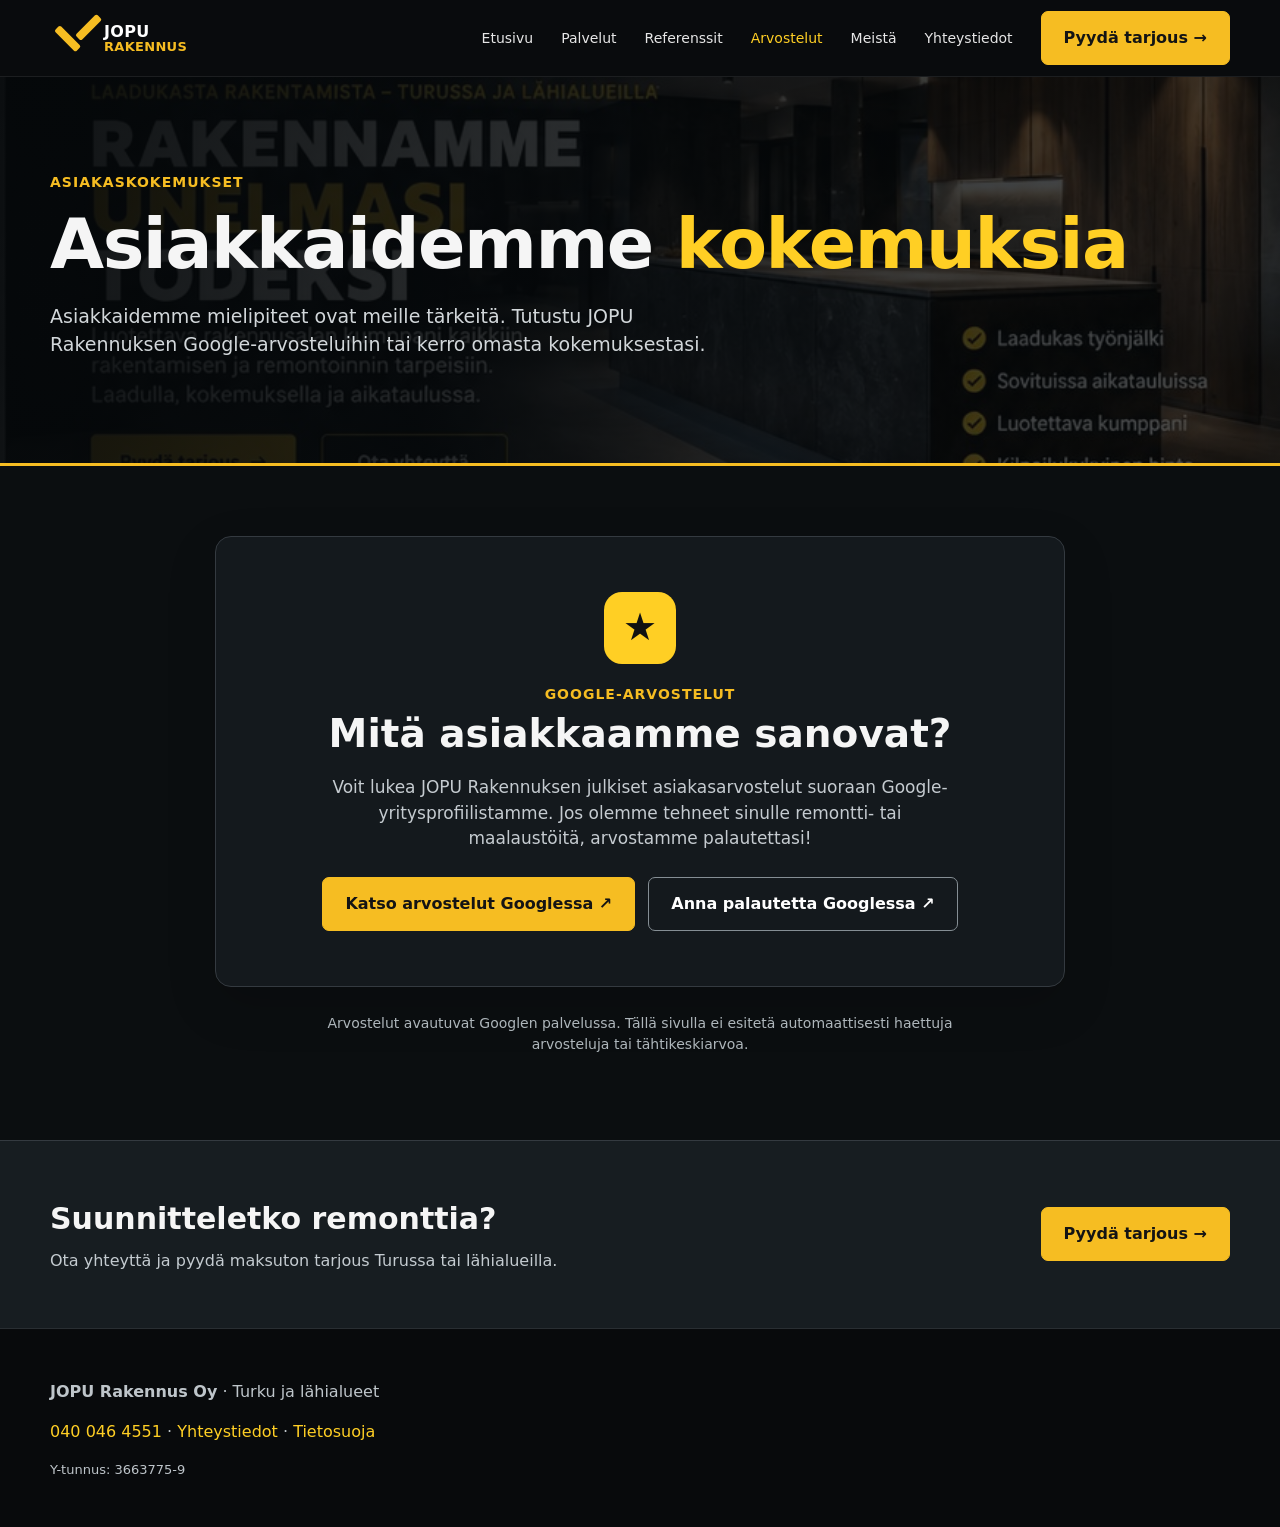
==== arvostelut.html @ 1ff8746a "Add files via upload" ====
<!doctype html>
<html lang="fi">
<head>
  <meta charset="utf-8">
  <meta name="viewport" content="width=device-width,initial-scale=1">
  <title>Asiakasarvostelut | JOPU Rakennus Oy</title>
  <meta name="description" content="Tutustu JOPU Rakennus Oy:n Google-arvosteluihin ja kerro kokemuksestasi. Remontit ja maalaustyöt Turussa ja lähialueilla.">
  <link rel="stylesheet" href="style.css">
  <style>
    body{background:#0b0e10;color:#f5f5f5}
    .review-hero{background:linear-gradient(105deg,rgba(5,8,10,.96),rgba(5,8,10,.7)),url('hero.jpg') center/cover; padding:95px 0 85px;border-bottom:3px solid #f6bd22}
    .review-hero h1{font-size:clamp(42px,7vw,70px);line-height:1.08;letter-spacing:-1.5px;margin:14px 0}
    .review-hero h1 span{color:#ffcf24}
    .review-hero p{max-width:680px;color:#d2d7da;font-size:19px}
    .review-section{padding:70px 0 85px}
    .review-panel{max-width:850px;margin:auto;background:#14191d;border:1px solid #343a40;border-radius:16px;padding:clamp(25px,5vw,55px);text-align:center;box-shadow:0 18px 50px rgba(0,0,0,.16)}
    .review-icon{width:72px;height:72px;margin:0 auto 20px;border-radius:18px;background:#ffcf24;color:#111;display:grid;place-items:center;font-size:38px;font-weight:900}
    .review-panel h2{font-size:clamp(28px,4vw,39px);margin:0 0 12px}
    .review-panel p{color:#c5cbd0;font-size:17px;max-width:620px;margin:0 auto 25px}
    .review-buttons{display:flex;flex-wrap:wrap;justify-content:center;gap:13px}
    .review-outline{display:inline-flex;align-items:center;justify-content:center;border:1px solid #858e94;border-radius:7px;padding:14px 22px;color:#fff;font-weight:800}
    .review-outline:hover{background:#252b2f}
    .review-note{margin:26px auto 0;max-width:700px;color:#aeb6bb;font-size:14px;text-align:center}
    .review-cta{padding:55px 0;background:#171d21;border-top:1px solid #343a40}
    .review-cta .container{display:flex;justify-content:space-between;align-items:center;gap:20px}
    .review-cta h2{margin:0 0 8px;font-size:30px}
    .review-cta p{margin:0;color:#c4cbd0}
    .review-footer{background:#080a0c;border-top:1px solid #292e32;padding:35px 0;color:#bec5ca}
    .review-footer a{color:#ffcf24}
    @media(max-width:700px){.review-hero{padding:65px 0}.review-hero p{font-size:17px}.review-section{padding:45px 0 60px}.review-buttons .btn,.review-buttons .review-outline{width:100%}.review-cta .container{flex-direction:column;align-items:flex-start}}
  </style>
  <script>window.va=window.va||function(){(window.vaq=window.vaq||[]).push(arguments)};</script>
  <script defer src="/_vercel/insights/script.js"></script>
</head>
<body>
<header class="topbar">
  <div class="container nav">
    <a class="brand" href="index.html" aria-label="JOPU Rakennus etusivu"><span class="brandmark"></span><span>JOPU<small>RAKENNUS</small></span></a>
    <nav class="links" aria-label="Päävalikko">
      <a href="index.html">Etusivu</a>
      <a href="palvelut.html">Palvelut</a>
      <a href="referenssit.html">Referenssit</a>
      <a href="arvostelut.html" aria-current="page" style="color:#ffcf24">Arvostelut</a>
      <a href="meista.html">Meistä</a>
      <a href="yhteystiedot.html">Yhteystiedot</a>
    </nav>
    <a class="btn" href="yhteystiedot.html">Pyydä tarjous →</a>
    <button class="hamb" type="button" aria-label="Avaa valikko" aria-expanded="false">☰</button>
  </div>
  <div class="mobile-menu">
    <a href="index.html">Etusivu</a>
    <a href="palvelut.html">Palvelut</a>
    <a href="referenssit.html">Referenssit</a>
    <a href="arvostelut.html" aria-current="page">Arvostelut</a>
    <a href="meista.html">Meistä</a>
    <a href="yhteystiedot.html">Yhteystiedot</a>
  </div>
</header>
<main>
  <section class="review-hero"><div class="container">
    <div class="eyebrow">ASIAKASKOKEMUKSET</div>
    <h1>Asiakkaidemme <span>kokemuksia</span></h1>
    <p>Asiakkaidemme mielipiteet ovat meille tärkeitä. Tutustu JOPU Rakennuksen Google-arvosteluihin tai kerro omasta kokemuksestasi.</p>
  </div></section>
  <section class="review-section"><div class="container">
    <div class="review-panel">
      <div class="review-icon" aria-hidden="true">★</div>
      <div class="eyebrow">GOOGLE-ARVOSTELUT</div>
      <h2>Mitä asiakkaamme sanovat?</h2>
      <p>Voit lukea JOPU Rakennuksen julkiset asiakasarvostelut suoraan Google-yritysprofiilistamme. Jos olemme tehneet sinulle remontti- tai maalaustöitä, arvostamme palautettasi!</p>
      <div class="review-buttons">
        <a class="btn" href="https://share.google/8LqddV3fN2uLMQb4i" target="_blank" rel="noopener noreferrer">Katso arvostelut Googlessa ↗</a>
        <a class="review-outline" href="https://share.google/8LqddV3fN2uLMQb4i" target="_blank" rel="noopener noreferrer">Anna palautetta Googlessa ↗</a>
      </div>
    </div>
    <p class="review-note">Arvostelut avautuvat Googlen palvelussa. Tällä sivulla ei esitetä automaattisesti haettuja arvosteluja tai tähtikeskiarvoa.</p>
  </div></section>
  <section class="review-cta"><div class="container">
    <div><h2>Suunnitteletko remonttia?</h2><p>Ota yhteyttä ja pyydä maksuton tarjous Turussa tai lähialueilla.</p></div>
    <a class="btn" href="yhteystiedot.html">Pyydä tarjous →</a>
  </div></section>
</main>
<footer class="review-footer"><div class="container">
  <p><strong>JOPU Rakennus Oy</strong> · Turku ja lähialueet</p>
  <p><a href="tel:+358400464551">040 046 4551</a> · <a href="yhteystiedot.html">Yhteystiedot</a> · <a href="tietosuoja.html">Tietosuoja</a></p>
  <p style="font-size:13px">Y-tunnus: 3663775-9</p>
</div></footer>
<script>
const hamb=document.querySelector('.hamb');const menu=document.querySelector('.mobile-menu');
if(hamb&&menu){hamb.addEventListener('click',()=>{const open=menu.classList.toggle('open');hamb.setAttribute('aria-expanded',String(open));});menu.querySelectorAll('a').forEach(a=>a.addEventListener('click',()=>{menu.classList.remove('open');hamb.setAttribute('aria-expanded','false');}));}
</script>
</body>
</html>
---- style.css ----
:root{--bg:#0d0f11;--panel:#15191d;--text:#f6f7f8;--muted:#b9bec4;--yellow:#f6bd22;--yellow2:#e9a900;--line:#2b3137;--white:#fff;--max:1180px}*{box-sizing:border-box}html{scroll-behavior:smooth}body{margin:0;font-family:Inter,ui-sans-serif,system-ui,-apple-system,BlinkMacSystemFont,"Segoe UI",sans-serif;background:#fff;color:#111;line-height:1.5}a{text-decoration:none;color:inherit}img{display:block;width:100%}.container{width:min(var(--max),calc(100% - 40px));margin:auto}.topbar{position:sticky;top:0;z-index:50;background:rgba(10,12,14,.96);backdrop-filter:blur(12px);border-bottom:1px solid rgba(255,255,255,.08)}.nav{height:76px;display:flex;align-items:center;gap:28px}.brand{display:flex;align-items:center;gap:10px;color:#fff;font-weight:900;letter-spacing:.3px;line-height:1}.brandmark{width:44px;height:38px;position:relative}.brandmark:before,.brandmark:after{content:"";position:absolute;left:7px;width:30px;height:8px;background:var(--yellow);transform:rotate(45deg);transform-origin:left center;border-radius:2px}.brandmark:before{top:5px}.brandmark:after{top:15px;transform:rotate(-45deg);left:28px}.brand small{display:block;color:var(--yellow);font-size:13px}.links{display:flex;gap:28px;margin-left:auto;color:#e6e6e6;font-size:14px}.links a:hover{color:var(--yellow)}.btn{display:inline-flex;align-items:center;justify-content:center;gap:9px;background:var(--yellow);color:#141414;font-weight:800;border-radius:7px;padding:14px 22px;border:1px solid var(--yellow);transition:.2s}.btn:hover{background:#ffd156}.btn.dark{background:transparent;color:#fff;border-color:#8d7d34}.hamb{display:none;margin-left:auto;background:none;border:0;color:#fff;font-size:28px}.hero{position:relative;min-height:600px;color:#fff;background:linear-gradient(90deg,rgba(6,8,10,.95) 0%,rgba(6,8,10,.76) 43%,rgba(6,8,10,.18) 72%),url('hero.jpg') center/cover no-repeat}.hero .container{display:grid;grid-template-columns:1.1fr .8fr;gap:40px;align-items:center;min-height:600px}.eyebrow{color:var(--yellow);font-weight:900;letter-spacing:1px;font-size:14px;text-transform:uppercase}.hero h1{font-size:clamp(46px,6.4vw,82px);line-height:.96;margin:14px 0 18px;max-width:720px;letter-spacing:-2px}.hero h1 span{color:var(--yellow)}.hero p{color:#e7e7e7;font-size:20px;max-width:650px}.actions{display:flex;gap:14px;flex-wrap:wrap;margin-top:28px}.checks{align-self:end;margin-bottom:92px;background:rgba(9,12,14,.63);padding:24px;border-radius:10px;border:1px solid rgba(255,255,255,.12)}.check{display:flex;gap:12px;align-items:center;margin:12px 0;font-weight:700}.check i{width:20px;height:20px;border-radius:50%;background:var(--yellow);color:#111;display:grid;place-items:center;font-style:normal;font-size:13px}.section{padding:76px 0}.section.dark{background:var(--bg);color:#fff}.section h2{font-size:40px;line-height:1.1;margin:6px 0 10px}.lead{color:#626970;max-width:760px;font-size:18px}.dark .lead{color:#b6bdc4}.section-head{display:flex;align-items:end;justify-content:space-between;gap:24px;margin-bottom:30px}.services{display:grid;grid-template-columns:repeat(5,1fr);gap:14px}.card{border:1px solid #e2e4e7;border-radius:8px;overflow:hidden;background:#fff}.card img{height:132px;object-fit:cover}.card-body{padding:18px}.card h3{font-size:18px;margin:0 0 8px}.card p{font-size:14px;color:#5f666d;min-height:63px}.more{color:#d79500;font-weight:800;font-size:14px}.projects{display:grid;grid-template-columns:.7fr 1.3fr;gap:44px;align-items:center}.before{border:1px solid #5e656c;border-radius:8px;overflow:hidden;background:#111}.before img{min-height:300px;object-fit:cover}.trust{display:grid;grid-template-columns:repeat(4,1fr);gap:0}.trust-item{text-align:center;padding:22px;border-right:1px solid #ddd}.trust-item:last-child{border-right:0}.trust-icon{font-size:30px;margin-bottom:7px}.trust h3{margin:0 0 5px}.trust p{margin:0;color:#70777e;font-size:14px}.cta{background:linear-gradient(90deg,rgba(10,12,14,.94),rgba(10,12,14,.5)),url('cta.jpg') center/cover no-repeat;color:#fff;padding:48px 0}.cta .container{display:flex;justify-content:space-between;align-items:center;gap:20px}.cta h2{margin:4px 0;font-size:34px}.footer{background:#090b0d;color:#c9cdd1;padding:38px 0 20px}.footer-grid{display:grid;grid-template-columns:1.5fr repeat(3,1fr);gap:30px}.footer h4{color:#fff;margin:0 0 10px}.footer p,.footer a{font-size:14px;color:#b9bec4}.subhero{background:linear-gradient(90deg,rgba(7,9,11,.94),rgba(7,9,11,.45)),url('hero.jpg') center/cover no-repeat;color:#fff;padding:100px 0 70px}.subhero h1{font-size:56px;margin:8px 0}.content-grid{display:grid;grid-template-columns:repeat(3,1fr);gap:20px}.feature{border:1px solid #e2e4e7;border-radius:10px;padding:26px;background:#fff}.feature h3{margin-top:0}.feature p{color:#636a71}.gallery{display:grid;grid-template-columns:repeat(2,1fr);gap:20px}.gallery .item{border-radius:10px;overflow:hidden;border:1px solid #ddd}.gallery img{height:300px;object-fit:cover}.gallery .caption{padding:18px}.contact-grid{display:grid;grid-template-columns:.85fr 1.15fr;gap:40px}.contact-card{background:#111820;color:#fff;padding:32px;border-radius:12px}.contact-card p{color:#c4c9ce}.form{display:grid;gap:14px}.form input,.form textarea,.form select{width:100%;padding:14px 15px;border:1px solid #d7dadd;border-radius:7px;font:inherit;background:#fff}.form textarea{min-height:150px;resize:vertical}.notice{font-size:13px;color:#687078}.mobile-menu{display:none;background:#0d0f11;border-top:1px solid #222}.mobile-menu a{display:block;color:#fff;padding:14px 20px;border-bottom:1px solid #222}.mobile-menu.open{display:block}@media(max-width:900px){.links,.nav>.btn{display:none}.hamb{display:block}.nav{height:64px}.hero{min-height:auto;background-position:62% center}.hero .container{grid-template-columns:1fr;min-height:auto;padding-top:70px;padding-bottom:54px}.checks{align-self:auto;margin:10px 0 0}.services{grid-template-columns:1fr 1fr}.projects,.contact-grid{grid-template-columns:1fr}.trust{grid-template-columns:1fr 1fr}.trust-item{border-right:0;border-bottom:1px solid #ddd}.content-grid{grid-template-columns:1fr 1fr}.footer-grid{grid-template-columns:1fr 1fr}}@media(max-width:600px){.container{width:min(100% - 28px,var(--max))}.hero h1{font-size:49px}.hero p{font-size:17px}.section{padding:55px 0}.section h2{font-size:32px}.section-head{align-items:start;flex-direction:column}.services,.content-grid,.gallery{grid-template-columns:1fr}.card{display:grid;grid-template-columns:120px 1fr}.card img{height:100%;min-height:145px}.card p{min-height:0}.trust{grid-template-columns:1fr 1fr}.cta .container{align-items:flex-start;flex-direction:column}.footer-grid{grid-template-columns:1fr}.subhero{padding:75px 0 50px}.subhero h1{font-size:42px}.gallery img{height:230px}}
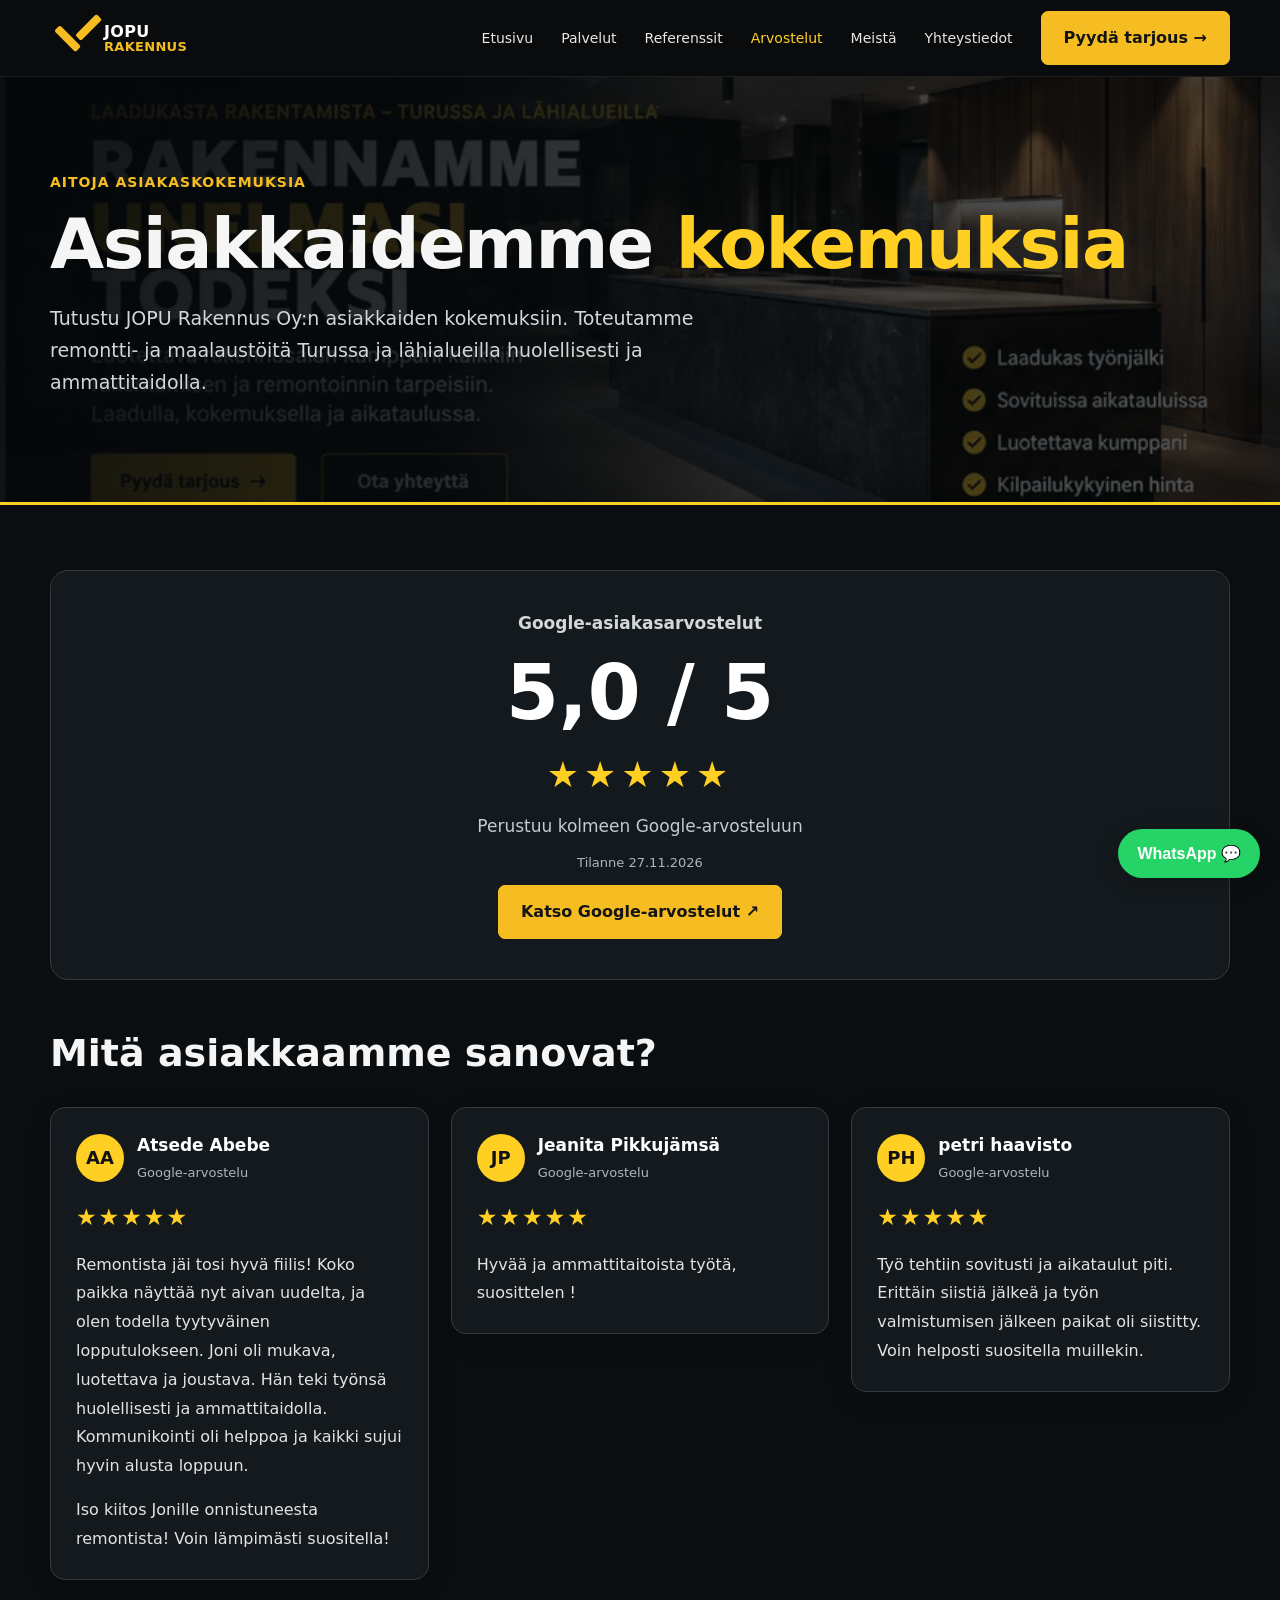
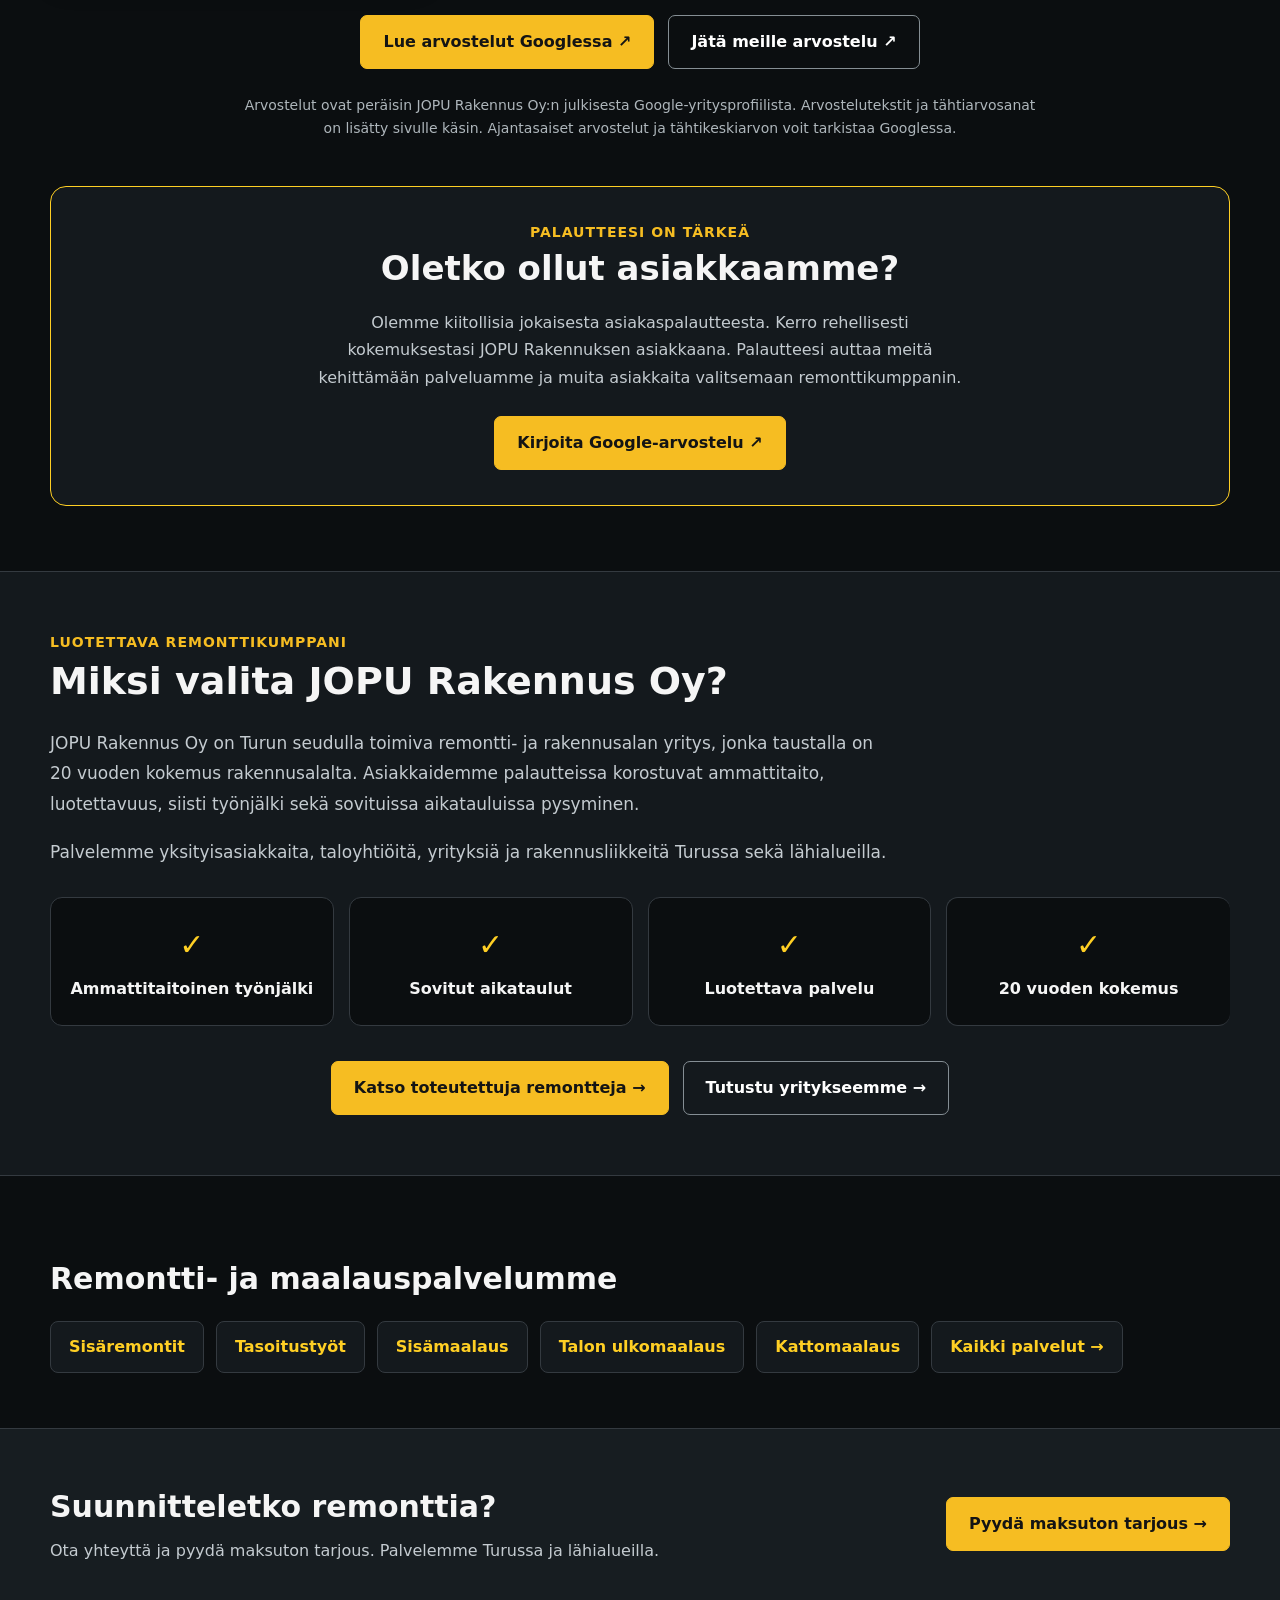
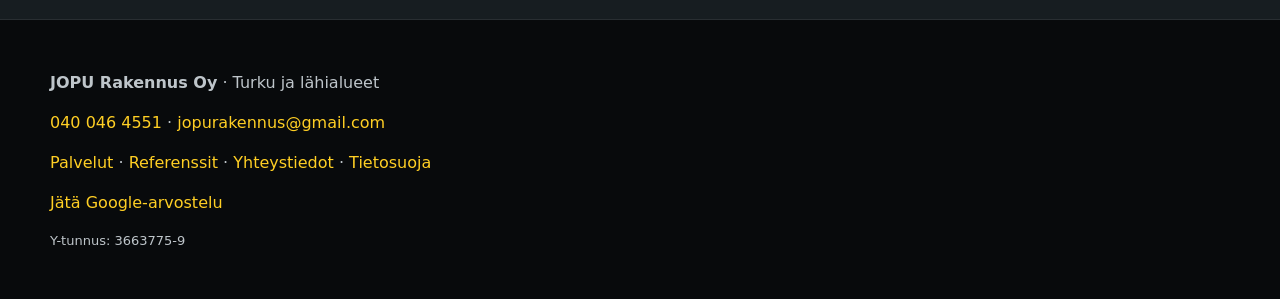
==== commit 8e1914ed: "Update arvostelut.html" ====
--- a/arvostelut.html
+++ b/arvostelut.html
@@ -1,41 +1,485 @@
+
 <!doctype html>
 <html lang="fi">
 <head>
   <meta charset="utf-8">
   <meta name="viewport" content="width=device-width,initial-scale=1">
-  <title>Asiakasarvostelut | JOPU Rakennus Oy</title>
-  <meta name="description" content="Tutustu JOPU Rakennus Oy:n Google-arvosteluihin ja kerro kokemuksestasi. Remontit ja maalaustyöt Turussa ja lähialueilla.">
+
+  <title>Asiakasarvostelut ja kokemuksia | JOPU Rakennus Oy Turku</title>
+
+  <meta name="description" content="Lue asiakkaiden kokemuksia JOPU Rakennus Oy:n remontti- ja maalaustöistä Turussa. Google-arvostelut, ammattitaitoinen työnjälki ja luotettava remonttipalvelu.">
+
+  <meta name="robots" content="index,follow,max-image-preview:large">
+
+  <link rel="canonical" href="https://www.jopurakennus.fi/arvostelut.html">
+
+  <meta property="og:type" content="website">
+  <meta property="og:locale" content="fi_FI">
+  <meta property="og:title" content="Asiakasarvostelut | JOPU Rakennus Oy">
+  <meta property="og:description" content="Tutustu asiakkaidemme kokemuksiin remontti- ja maalaustöistä Turun seudulla.">
+  <meta property="og:url" content="https://www.jopurakennus.fi/arvostelut.html">
+  <meta property="og:image" content="https://www.jopurakennus.fi/hero.jpg">
+
+  <link rel="icon" href="favicon.png">
   <link rel="stylesheet" href="style.css">
+
+  <script type="application/ld+json">
+  {
+    "@context": "https://schema.org",
+    "@graph": [
+      {
+        "@type": "HomeAndConstructionBusiness",
+        "@id": "https://www.jopurakennus.fi/#yritys",
+        "name": "JOPU Rakennus Oy",
+        "url": "https://www.jopurakennus.fi/",
+        "telephone": "+358400464551",
+        "email": "jopurakennus@gmail.com",
+        "identifier": "3663775-9",
+        "description": "Remontti- ja maalausalan yritys Turussa. Sisäremontit, tasoitustyöt, sisämaalaukset, ulkomaalaukset ja kattomaalaukset.",
+        "areaServed": [
+          "Turku",
+          "Kaarina",
+          "Raisio",
+          "Naantali",
+          "Lieto",
+          "Rusko",
+          "Masku",
+          "Nousiainen",
+          "Paimio",
+          "Parainen",
+          "Piikkiö",
+          "Aura"
+        ],
+        "sameAs": [
+          "https://share.google/8LqddV3fN2uLMQb4i",
+          "https://www.facebook.com/profile.php?id=61596050117806"
+        ]
+      },
+      {
+        "@type": "WebPage",
+        "@id": "https://www.jopurakennus.fi/arvostelut.html#webpage",
+        "url": "https://www.jopurakennus.fi/arvostelut.html",
+        "name": "JOPU Rakennus Oy – Asiakasarvostelut",
+        "description": "Asiakkaiden kokemuksia JOPU Rakennus Oy:n remontti- ja maalaustöistä Turussa.",
+        "inLanguage": "fi",
+        "about": {
+          "@id": "https://www.jopurakennus.fi/#yritys"
+        },
+        "isPartOf": {
+          "@id": "https://www.jopurakennus.fi/#website"
+        }
+      },
+      {
+        "@type": "BreadcrumbList",
+        "itemListElement": [
+          {
+            "@type": "ListItem",
+            "position": 1,
+            "name": "Etusivu",
+            "item": "https://www.jopurakennus.fi/"
+          },
+          {
+            "@type": "ListItem",
+            "position": 2,
+            "name": "Arvostelut",
+            "item": "https://www.jopurakennus.fi/arvostelut.html"
+          }
+        ]
+      }
+    ]
+  }
+  </script>
+
   <style>
-    body{background:#0b0e10;color:#f5f5f5}
-    .review-hero{background:linear-gradient(105deg,rgba(5,8,10,.96),rgba(5,8,10,.7)),url('hero.jpg') center/cover; padding:95px 0 85px;border-bottom:3px solid #f6bd22}
-    .review-hero h1{font-size:clamp(42px,7vw,70px);line-height:1.08;letter-spacing:-1.5px;margin:14px 0}
-    .review-hero h1 span{color:#ffcf24}
-    .review-hero p{max-width:680px;color:#d2d7da;font-size:19px}
-    .review-section{padding:70px 0 85px}
-    .review-panel{max-width:850px;margin:auto;background:#14191d;border:1px solid #343a40;border-radius:16px;padding:clamp(25px,5vw,55px);text-align:center;box-shadow:0 18px 50px rgba(0,0,0,.16)}
-    .review-icon{width:72px;height:72px;margin:0 auto 20px;border-radius:18px;background:#ffcf24;color:#111;display:grid;place-items:center;font-size:38px;font-weight:900}
-    .review-panel h2{font-size:clamp(28px,4vw,39px);margin:0 0 12px}
-    .review-panel p{color:#c5cbd0;font-size:17px;max-width:620px;margin:0 auto 25px}
-    .review-buttons{display:flex;flex-wrap:wrap;justify-content:center;gap:13px}
-    .review-outline{display:inline-flex;align-items:center;justify-content:center;border:1px solid #858e94;border-radius:7px;padding:14px 22px;color:#fff;font-weight:800}
-    .review-outline:hover{background:#252b2f}
-    .review-note{margin:26px auto 0;max-width:700px;color:#aeb6bb;font-size:14px;text-align:center}
-    .review-cta{padding:55px 0;background:#171d21;border-top:1px solid #343a40}
-    .review-cta .container{display:flex;justify-content:space-between;align-items:center;gap:20px}
-    .review-cta h2{margin:0 0 8px;font-size:30px}
-    .review-cta p{margin:0;color:#c4cbd0}
-    .review-footer{background:#080a0c;border-top:1px solid #292e32;padding:35px 0;color:#bec5ca}
-    .review-footer a{color:#ffcf24}
-    @media(max-width:700px){.review-hero{padding:65px 0}.review-hero p{font-size:17px}.review-section{padding:45px 0 60px}.review-buttons .btn,.review-buttons .review-outline{width:100%}.review-cta .container{flex-direction:column;align-items:flex-start}}
+    body {
+      background: #0b0e10;
+      color: #f5f5f5;
+    }
+
+    .review-hero {
+      background:
+        linear-gradient(105deg,rgba(5,8,10,.96),rgba(5,8,10,.65)),
+        url('hero.jpg') center/cover;
+      padding: 95px 0 85px;
+      border-bottom: 3px solid #ffcf24;
+    }
+
+    .review-hero h1 {
+      font-size: clamp(40px,7vw,70px);
+      line-height: 1.08;
+      letter-spacing: -1.5px;
+      margin: 14px 0;
+    }
+
+    .review-hero h1 span {
+      color: #ffcf24;
+    }
+
+    .review-hero p {
+      max-width: 720px;
+      color: #d2d7da;
+      font-size: 19px;
+      line-height: 1.7;
+    }
+
+    .review-section {
+      padding: 65px 0;
+    }
+
+    .rating-panel {
+      background: #14191d;
+      border: 1px solid #343a40;
+      border-radius: 18px;
+      padding: 40px 20px;
+      text-align: center;
+      margin-bottom: 35px;
+    }
+
+    .google-label {
+      font-size: 17px;
+      font-weight: 700;
+      color: #d2d7da;
+    }
+
+    .rating-number {
+      font-size: 76px;
+      font-weight: 900;
+      line-height: 1.2;
+      color: #fff;
+      margin: 10px 0;
+    }
+
+    .rating-stars {
+      color: #ffcf24;
+      font-size: 36px;
+      letter-spacing: 5px;
+    }
+
+    .rating-count {
+      color: #c4cbd0;
+      font-size: 17px;
+      margin: 12px 0;
+    }
+
+    .rating-date {
+      color: #aeb6bb;
+      font-size: 13px;
+    }
+
+    .review-heading {
+      margin: 45px 0 25px;
+      font-size: clamp(27px,4vw,38px);
+    }
+
+    .reviews-grid {
+      display: grid;
+      grid-template-columns: repeat(3,minmax(0,1fr));
+      gap: 22px;
+      align-items: start;
+    }
+
+    .review-card {
+      background: #14191d;
+      border: 1px solid #343a40;
+      border-radius: 15px;
+      padding: 25px;
+      box-shadow: 0 8px 25px rgba(0,0,0,.15);
+    }
+
+    .review-card:hover {
+      border-color: #ffcf24;
+    }
+
+    .review-person {
+      display: flex;
+      align-items: center;
+      gap: 13px;
+      margin-bottom: 18px;
+    }
+
+    .review-avatar {
+      width: 48px;
+      height: 48px;
+      flex-shrink: 0;
+      border-radius: 50%;
+      background: #ffcf24;
+      color: #111;
+      display: grid;
+      place-items: center;
+      font-size: 18px;
+      font-weight: 900;
+    }
+
+    .review-name {
+      font-size: 17px;
+      font-weight: 800;
+      color: #fff;
+      margin: 0;
+    }
+
+    .review-source {
+      font-size: 13px;
+      color: #aeb6bb;
+      margin-top: 4px;
+    }
+
+    .card-stars {
+      color: #ffcf24;
+      font-size: 23px;
+      letter-spacing: 2px;
+      margin-bottom: 16px;
+    }
+
+    .review-card blockquote {
+      margin: 0;
+      padding: 0;
+      border: 0;
+      background: transparent;
+      color: #e0e4e7;
+      font-size: 16px;
+      line-height: 1.8;
+    }
+
+    .review-card blockquote p {
+      margin: 0 0 15px;
+    }
+
+    .review-card blockquote p:last-child {
+      margin-bottom: 0;
+    }
+
+    .review-buttons {
+      display: flex;
+      flex-wrap: wrap;
+      justify-content: center;
+      gap: 14px;
+      margin-top: 35px;
+    }
+
+    .review-outline {
+      display: inline-flex;
+      align-items: center;
+      justify-content: center;
+      border: 1px solid #858e94;
+      border-radius: 7px;
+      padding: 14px 22px;
+      color: #fff;
+      font-weight: 800;
+      text-decoration: none;
+    }
+
+    .review-outline:hover {
+      background: #252b2f;
+    }
+
+    .review-note {
+      text-align: center;
+      color: #aeb6bb;
+      font-size: 14px;
+      line-height: 1.7;
+      max-width: 800px;
+      margin: 25px auto 0;
+    }
+
+    .feedback-panel {
+      background: #14191d;
+      border: 1px solid #ffcf24;
+      border-radius: 16px;
+      padding: 35px 25px;
+      margin-top: 45px;
+      text-align: center;
+    }
+
+    .feedback-panel h2 {
+      font-size: clamp(25px,4vw,34px);
+      margin: 0 0 15px;
+    }
+
+    .feedback-panel p {
+      color: #c4cbd0;
+      max-width: 650px;
+      margin: 0 auto 25px;
+      line-height: 1.7;
+    }
+
+    .trust-section {
+      background: #14191d;
+      padding: 60px 0;
+      border-top: 1px solid #343a40;
+      border-bottom: 1px solid #343a40;
+    }
+
+    .trust-section h2 {
+      font-size: clamp(28px,4vw,38px);
+      margin: 0 0 18px;
+    }
+
+    .trust-section p {
+      max-width: 850px;
+      color: #c4cbd0;
+      line-height: 1.8;
+      font-size: 17px;
+    }
+
+    .trust-grid {
+      display: grid;
+      grid-template-columns: repeat(4,minmax(0,1fr));
+      gap: 15px;
+      margin-top: 30px;
+    }
+
+    .trust-item {
+      background: #0b0e10;
+      border: 1px solid #343a40;
+      border-radius: 12px;
+      padding: 24px 18px;
+      text-align: center;
+      font-weight: 800;
+    }
+
+    .trust-item span {
+      display: block;
+      color: #ffcf24;
+      font-size: 30px;
+      margin-bottom: 10px;
+    }
+
+    .services-section {
+      padding: 55px 0;
+    }
+
+    .services-section h2 {
+      font-size: 30px;
+      margin-bottom: 20px;
+    }
+
+    .service-links {
+      display: flex;
+      flex-wrap: wrap;
+      gap: 12px;
+    }
+
+    .service-links a {
+      background: #14191d;
+      border: 1px solid #343a40;
+      border-radius: 8px;
+      padding: 13px 18px;
+      color: #ffcf24;
+      text-decoration: none;
+      font-weight: 700;
+    }
+
+    .service-links a:hover {
+      border-color: #ffcf24;
+    }
+
+    .review-cta {
+      padding: 55px 0;
+      background: #171d21;
+      border-top: 1px solid #343a40;
+    }
+
+    .review-cta .container {
+      display: flex;
+      justify-content: space-between;
+      align-items: center;
+      gap: 20px;
+    }
+
+    .review-cta h2 {
+      margin: 0 0 8px;
+      font-size: 30px;
+    }
+
+    .review-cta p {
+      margin: 0;
+      color: #c4cbd0;
+      line-height: 1.7;
+    }
+
+    .review-footer {
+      background: #080a0c;
+      border-top: 1px solid #292e32;
+      padding: 35px 0;
+      color: #bec5ca;
+    }
+
+    .review-footer a {
+      color: #ffcf24;
+    }
+
+    @media(max-width: 950px) {
+      .reviews-grid {
+        grid-template-columns: repeat(2,minmax(0,1fr));
+      }
+
+      .trust-grid {
+        grid-template-columns: repeat(2,minmax(0,1fr));
+      }
+    }
+
+    @media(max-width: 700px) {
+      .review-hero {
+        padding: 65px 0;
+      }
+
+      .review-hero p {
+        font-size: 17px;
+      }
+
+      .review-section {
+        padding: 35px 0 50px;
+      }
+
+      .reviews-grid {
+        grid-template-columns: 1fr;
+      }
+
+      .review-card {
+        padding: 22px;
+      }
+
+      .rating-number {
+        font-size: 65px;
+      }
+
+      .review-buttons .btn,
+      .review-buttons .review-outline {
+        width: 100%;
+        box-sizing: border-box;
+      }
+
+      .review-cta .container {
+        flex-direction: column;
+        align-items: flex-start;
+      }
+
+      .trust-item {
+        font-size: 14px;
+      }
+    }
   </style>
-  <script>window.va=window.va||function(){(window.vaq=window.vaq||[]).push(arguments)};</script>
+
+  <!-- Vercel Analytics -->
+  <script>
+    window.va=window.va||function(){
+      (window.vaq=window.vaq||[]).push(arguments);
+    };
+  </script>
   <script defer src="/_vercel/insights/script.js"></script>
+
 </head>
+
 <body>
+
 <header class="topbar">
   <div class="container nav">
-    <a class="brand" href="index.html" aria-label="JOPU Rakennus etusivu"><span class="brandmark"></span><span>JOPU<small>RAKENNUS</small></span></a>
+
+    <a class="brand" href="index.html" aria-label="JOPU Rakennus etusivu">
+      <span class="brandmark"></span>
+      <span>JOPU<small>RAKENNUS</small></span>
+    </a>
+
     <nav class="links" aria-label="Päävalikko">
       <a href="index.html">Etusivu</a>
       <a href="palvelut.html">Palvelut</a>
@@ -44,10 +488,18 @@
       <a href="meista.html">Meistä</a>
       <a href="yhteystiedot.html">Yhteystiedot</a>
     </nav>
-    <a class="btn" href="yhteystiedot.html">Pyydä tarjous →</a>
-    <button class="hamb" type="button" aria-label="Avaa valikko" aria-expanded="false">☰</button>
+
+    <a class="btn" href="yhteystiedot.html">
+      Pyydä tarjous →
+    </a>
+
+    <button class="hamb" type="button" aria-label="Avaa valikko" aria-expanded="false" aria-controls="mobile-menu">
+      ☰
+    </button>
+
   </div>
-  <div class="mobile-menu">
+
+  <div class="mobile-menu" id="mobile-menu">
     <a href="index.html">Etusivu</a>
     <a href="palvelut.html">Palvelut</a>
     <a href="referenssit.html">Referenssit</a>
@@ -56,38 +508,337 @@
     <a href="yhteystiedot.html">Yhteystiedot</a>
   </div>
 </header>
+
 <main>
-  <section class="review-hero"><div class="container">
-    <div class="eyebrow">ASIAKASKOKEMUKSET</div>
-    <h1>Asiakkaidemme <span>kokemuksia</span></h1>
-    <p>Asiakkaidemme mielipiteet ovat meille tärkeitä. Tutustu JOPU Rakennuksen Google-arvosteluihin tai kerro omasta kokemuksestasi.</p>
-  </div></section>
-  <section class="review-section"><div class="container">
-    <div class="review-panel">
-      <div class="review-icon" aria-hidden="true">★</div>
-      <div class="eyebrow">GOOGLE-ARVOSTELUT</div>
-      <h2>Mitä asiakkaamme sanovat?</h2>
-      <p>Voit lukea JOPU Rakennuksen julkiset asiakasarvostelut suoraan Google-yritysprofiilistamme. Jos olemme tehneet sinulle remontti- tai maalaustöitä, arvostamme palautettasi!</p>
+
+  <section class="review-hero">
+    <div class="container">
+
+      <div class="eyebrow">AITOJA ASIAKASKOKEMUKSIA</div>
+
+      <h1>Asiakkaidemme <span>kokemuksia</span></h1>
+
+      <p>
+        Tutustu JOPU Rakennus Oy:n asiakkaiden kokemuksiin.
+        Toteutamme remontti- ja maalaustöitä Turussa ja
+        lähialueilla huolellisesti ja ammattitaidolla.
+      </p>
+
+    </div>
+  </section>
+
+  <section class="review-section">
+    <div class="container">
+
+      <div class="rating-panel">
+
+        <div class="google-label">
+          Google-asiakasarvostelut
+        </div>
+
+        <div class="rating-number">5,0 / 5</div>
+
+        <div class="rating-stars" aria-label="5 tähteä viidestä">
+          ★★★★★
+        </div>
+
+        <p class="rating-count">
+          Perustuu kolmeen Google-arvosteluun
+        </p>
+
+        <p class="rating-date">
+          Tilanne 27.11.2026
+        </p>
+
+        <a class="btn"
+           href="https://share.google/8LqddV3fN2uLMQb4i"
+           target="_blank"
+           rel="noopener noreferrer">
+          Katso Google-arvostelut ↗
+        </a>
+
+      </div>
+
+      <h2 class="review-heading">
+        Mitä asiakkaamme sanovat?
+      </h2>
+
+      <div class="reviews-grid">
+
+        <article class="review-card">
+
+          <div class="review-person">
+            <div class="review-avatar" aria-hidden="true">AA</div>
+            <div>
+              <h3 class="review-name">Atsede Abebe</h3>
+              <div class="review-source">Google-arvostelu</div>
+            </div>
+          </div>
+
+          <div class="card-stars" aria-label="5 tähteä viidestä">
+            ★★★★★
+          </div>
+
+          <blockquote>
+            <p>
+              Remontista jäi tosi hyvä fiilis! Koko paikka näyttää
+              nyt aivan uudelta, ja olen todella tyytyväinen
+              lopputulokseen. Joni oli mukava, luotettava ja
+              joustava. Hän teki työnsä huolellisesti ja
+              ammattitaidolla. Kommunikointi oli helppoa ja
+              kaikki sujui hyvin alusta loppuun.
+            </p>
+
+            <p>
+              Iso kiitos Jonille onnistuneesta remontista!
+              Voin lämpimästi suositella!
+            </p>
+          </blockquote>
+
+        </article>
+
+        <article class="review-card">
+
+          <div class="review-person">
+            <div class="review-avatar" aria-hidden="true">JP</div>
+            <div>
+              <h3 class="review-name">Jeanita Pikkujämsä</h3>
+              <div class="review-source">Google-arvostelu</div>
+            </div>
+          </div>
+
+          <div class="card-stars" aria-label="5 tähteä viidestä">
+            ★★★★★
+          </div>
+
+          <blockquote>
+            <p>
+              Hyvää ja ammattitaitoista työtä, suosittelen !
+            </p>
+          </blockquote>
+
+        </article>
+
+        <article class="review-card">
+
+          <div class="review-person">
+            <div class="review-avatar" aria-hidden="true">PH</div>
+            <div>
+              <h3 class="review-name">petri haavisto</h3>
+              <div class="review-source">Google-arvostelu</div>
+            </div>
+          </div>
+
+          <div class="card-stars" aria-label="5 tähteä viidestä">
+            ★★★★★
+          </div>
+
+          <blockquote>
+            <p>
+              Työ tehtiin sovitusti ja aikataulut piti.
+              Erittäin siistiä jälkeä ja työn valmistumisen
+              jälkeen paikat oli siistitty.
+              Voin helposti suositella muillekin.
+            </p>
+          </blockquote>
+
+        </article>
+
+      </div>
+
       <div class="review-buttons">
-        <a class="btn" href="https://share.google/8LqddV3fN2uLMQb4i" target="_blank" rel="noopener noreferrer">Katso arvostelut Googlessa ↗</a>
-        <a class="review-outline" href="https://share.google/8LqddV3fN2uLMQb4i" target="_blank" rel="noopener noreferrer">Anna palautetta Googlessa ↗</a>
+
+        <a class="btn"
+           href="https://share.google/8LqddV3fN2uLMQb4i"
+           target="_blank"
+           rel="noopener noreferrer">
+          Lue arvostelut Googlessa ↗
+        </a>
+
+        <a class="review-outline"
+           href="https://g.page/r/CecbtLW5gdQGEAE/review"
+           target="_blank"
+           rel="noopener noreferrer">
+          Jätä meille arvostelu ↗
+        </a>
+
       </div>
+
+      <p class="review-note">
+        Arvostelut ovat peräisin JOPU Rakennus Oy:n
+        julkisesta Google-yritysprofiilista.
+        Arvostelutekstit ja tähtiarvosanat on lisätty
+        sivulle käsin. Ajantasaiset arvostelut ja
+        tähtikeskiarvon voit tarkistaa Googlessa.
+      </p>
+
+      <div class="feedback-panel">
+
+        <div class="eyebrow">PALAUTTEESI ON TÄRKEÄ</div>
+
+        <h2>Oletko ollut asiakkaamme?</h2>
+
+        <p>
+          Olemme kiitollisia jokaisesta asiakaspalautteesta.
+          Kerro rehellisesti kokemuksestasi JOPU Rakennuksen
+          asiakkaana. Palautteesi auttaa meitä kehittämään
+          palveluamme ja muita asiakkaita valitsemaan
+          remonttikumppanin.
+        </p>
+
+        <a class="btn"
+           href="https://g.page/r/CecbtLW5gdQGEAE/review"
+           target="_blank"
+           rel="noopener noreferrer">
+          Kirjoita Google-arvostelu ↗
+        </a>
+
+      </div>
+
     </div>
-    <p class="review-note">Arvostelut avautuvat Googlen palvelussa. Tällä sivulla ei esitetä automaattisesti haettuja arvosteluja tai tähtikeskiarvoa.</p>
-  </div></section>
-  <section class="review-cta"><div class="container">
-    <div><h2>Suunnitteletko remonttia?</h2><p>Ota yhteyttä ja pyydä maksuton tarjous Turussa tai lähialueilla.</p></div>
-    <a class="btn" href="yhteystiedot.html">Pyydä tarjous →</a>
-  </div></section>
+  </section>
+
+  <section class="trust-section">
+    <div class="container">
+
+      <div class="eyebrow">LUOTETTAVA REMONTTIKUMPPANI</div>
+
+      <h2>Miksi valita JOPU Rakennus Oy?</h2>
+
+      <p>
+        JOPU Rakennus Oy on Turun seudulla toimiva
+        remontti- ja rakennusalan yritys, jonka taustalla
+        on 20 vuoden kokemus rakennusalalta.
+        Asiakkaidemme palautteissa korostuvat ammattitaito,
+        luotettavuus, siisti työnjälki sekä sovituissa
+        aikatauluissa pysyminen.
+      </p>
+
+      <p>
+        Palvelemme yksityisasiakkaita, taloyhtiöitä,
+        yrityksiä ja rakennusliikkeitä Turussa sekä
+        lähialueilla.
+      </p>
+
+      <div class="trust-grid">
+
+        <div class="trust-item">
+          <span aria-hidden="true">✓</span>
+          Ammattitaitoinen työnjälki
+        </div>
+
+        <div class="trust-item">
+          <span aria-hidden="true">✓</span>
+          Sovitut aikataulut
+        </div>
+
+        <div class="trust-item">
+          <span aria-hidden="true">✓</span>
+          Luotettava palvelu
+        </div>
+
+        <div class="trust-item">
+          <span aria-hidden="true">✓</span>
+          20 vuoden kokemus
+        </div>
+
+      </div>
+
+      <div class="review-buttons">
+
+        <a class="btn" href="referenssit.html">
+          Katso toteutettuja remontteja →
+        </a>
+
+        <a class="review-outline" href="meista.html">
+          Tutustu yritykseemme →
+        </a>
+
+      </div>
+
+    </div>
+  </section>
+
+  <section class="services-section">
+    <div class="container">
+
+      <h2>Remontti- ja maalauspalvelumme</h2>
+
+      <div class="service-links">
+        <a href="sisaremontit.html">Sisäremontit</a>
+        <a href="tasoitustyot.html">Tasoitustyöt</a>
+        <a href="sisamaalaus.html">Sisämaalaus</a>
+        <a href="ulkomaalaus.html">Talon ulkomaalaus</a>
+        <a href="kattomaalaus.html">Kattomaalaus</a>
+        <a href="palvelut.html">Kaikki palvelut →</a>
+      </div>
+
+    </div>
+  </section>
+
+  <section class="review-cta">
+    <div class="container">
+
+      <div>
+        <h2>Suunnitteletko remonttia?</h2>
+        <p>
+          Ota yhteyttä ja pyydä maksuton tarjous.
+          Palvelemme Turussa ja lähialueilla.
+        </p>
+      </div>
+
+      <a class="btn" href="yhteystiedot.html">
+        Pyydä maksuton tarjous →
+      </a>
+
+    </div>
+  </section>
+
 </main>
-<footer class="review-footer"><div class="container">
-  <p><strong>JOPU Rakennus Oy</strong> · Turku ja lähialueet</p>
-  <p><a href="tel:+358400464551">040 046 4551</a> · <a href="yhteystiedot.html">Yhteystiedot</a> · <a href="tietosuoja.html">Tietosuoja</a></p>
-  <p style="font-size:13px">Y-tunnus: 3663775-9</p>
-</div></footer>
-<script>
-const hamb=document.querySelector('.hamb');const menu=document.querySelector('.mobile-menu');
-if(hamb&&menu){hamb.addEventListener('click',()=>{const open=menu.classList.toggle('open');hamb.setAttribute('aria-expanded',String(open));});menu.querySelectorAll('a').forEach(a=>a.addEventListener('click',()=>{menu.classList.remove('open');hamb.setAttribute('aria-expanded','false');}));}
-</script>
+
+<footer class="review-footer">
+  <div class="container">
+
+    <p>
+      <strong>JOPU Rakennus Oy</strong>
+      · Turku ja lähialueet
+    </p>
+
+    <p>
+      <a href="tel:+358400464551">040 046 4551</a>
+      ·
+      <a href="mailto:jopurakennus@gmail.com">
+        jopurakennus@gmail.com
+      </a>
+    </p>
+
+    <p>
+      <a href="palvelut.html">Palvelut</a>
+      ·
+      <a href="referenssit.html">Referenssit</a>
+      ·
+      <a href="yhteystiedot.html">Yhteystiedot</a>
+      ·
+      <a href="tietosuoja.html">Tietosuoja</a>
+    </p>
+
+    <p>
+      <a href="https://g.page/r/CecbtLW5gdQGEAE/review"
+         target="_blank"
+         rel="noopener noreferrer">
+        Jätä Google-arvostelu
+      </a>
+    </p>
+
+    <p style="font-size:13px">
+      Y-tunnus: 3663775-9
+    </p>
+
+  </div>
+</footer>
+
+<!-- Mobiilivalikko ja WhatsApp -->
+<script src="app.js"></script>
+
 </body>
 </html>
